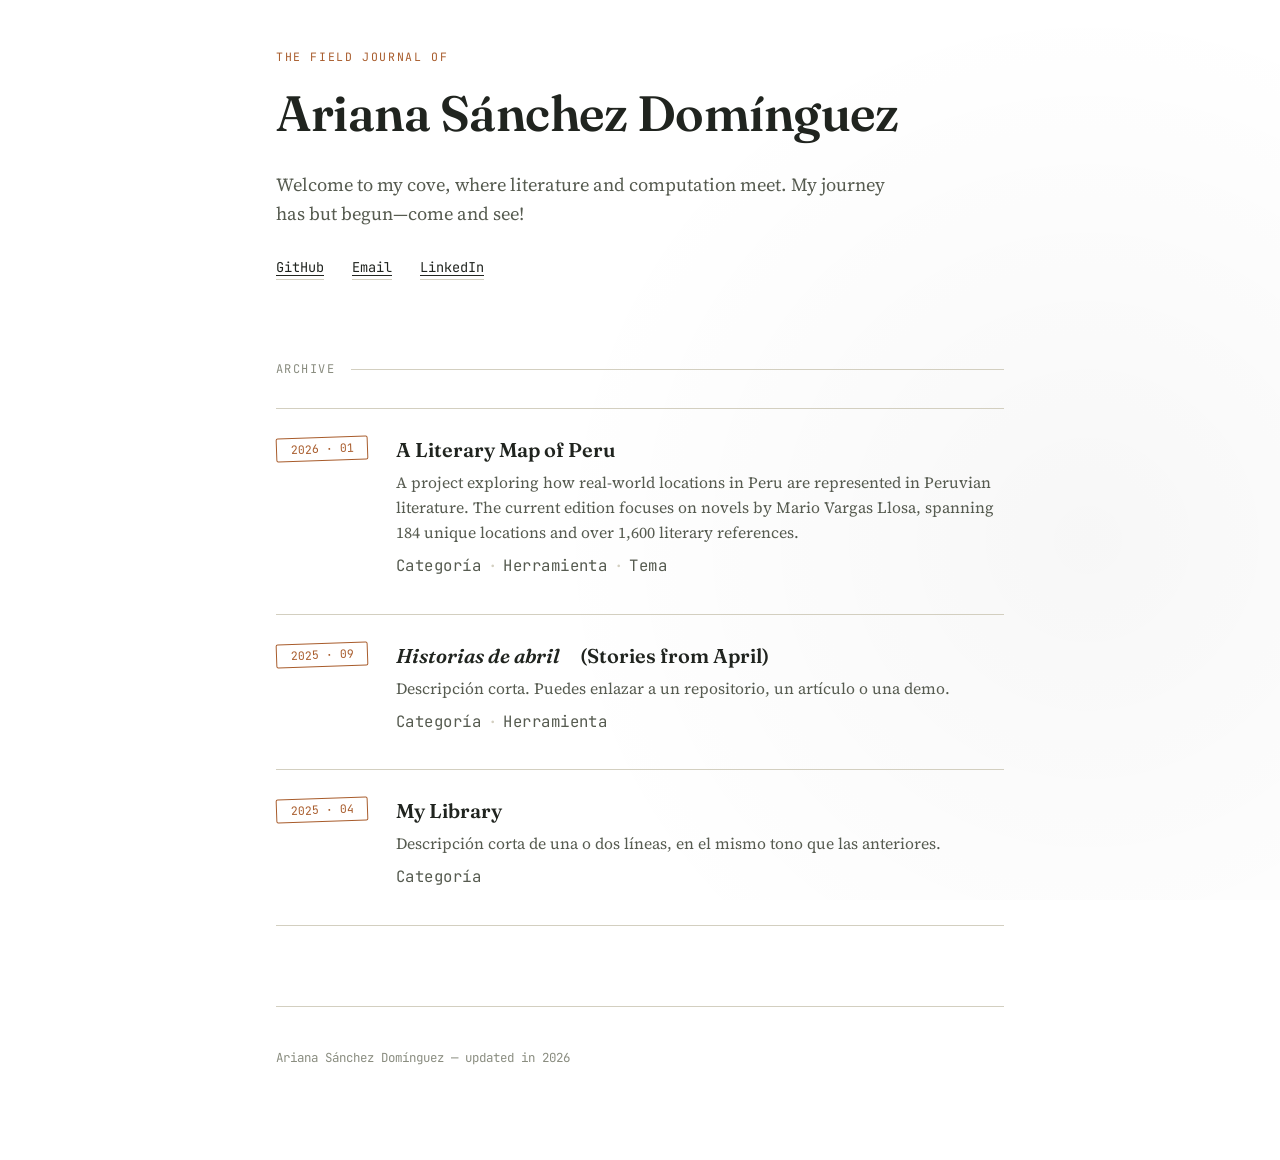
==== index.html @ 09265555 "Update index.html" ====
<!DOCTYPE html>
<html lang="es">
<head>
<meta charset="UTF-8">
<meta name="viewport" content="width=device-width, initial-scale=1.0">
<title>Ariana Sánchez Domínguez</title>
<meta name="description" content="A field journal documenting my personal projects at the intersection of literature and computation.">

<!-- Tipografías: sustituye si prefieres otras -->
<link rel="preconnect" href="https://fonts.googleapis.com">
<link rel="preconnect" href="https://fonts.gstatic.com" crossorigin>
<link href="https://fonts.googleapis.com/css2?family=Fraunces:opsz,wght@9..144,500;9..144,600&family=Source+Serif+4:opsz,wght@8..60,400;8..60,600&family=JetBrains+Mono:wght@400;500&display=swap" rel="stylesheet">

<link rel="stylesheet" href="styles.css">
</head>
<body>

<div class="wrap">

  <!-- ===================== CABECERA ===================== -->
  <header class="site-header">
    <span class="kicker">The field journal of</span>
    <h1>Ariana Sánchez Domínguez</h1>
    <p class="tagline">
      Welcome to my cove, where literature and computation meet. My journey has but begun—come and see!
    </p>
    <nav class="site-links" aria-label="Enlaces externos">
      <!-- Añade o quita los enlaces que quieras -->
      <a href="https://github.com/arianasanchezdominguez" target="_blank" rel="noopener">GitHub</a>
      <a href="mailto:ariana (dot) sanchez (at) pucp (dot) edu (dot) pe">Email</a>
      <a href="https://www.linkedin.com/in/arianagabriela-sd/" target="_blank" rel="noopener">LinkedIn</a>
    </nav>
  </header>

  <!-- ===================== ARCHIVO DE ENTRADAS ===================== -->
  <p class="section-label">Archive</p>

  <ul class="archive">

    <!--
      Cada <li class="entry"> es un proyecto o pasión.
      - El "stamp" es la fecha o el número de entrada (ej. "2026 · 01")
      - El título enlaza a una página propia (usa proyecto-ejemplo.html como plantilla)
      - Los tags describen el tipo de proyecto
    -->

    <li class="entry">
      <span class="stamp">2026 · 01</span>
      <div class="entry-body">
        <h3><a href="proyecto-ejemplo.html">A Literary Map of Peru</a></h3>
        <p>A project exploring how real-world locations in Peru are represented in Peruvian literature. The current edition focuses on novels by Mario Vargas Llosa, spanning 184 unique locations and over 1,600 literary references.</p>
        <p class="tags"><span>Categoría</span><span>Herramienta</span><span>Tema</span></p>
      </div>
    </li>

    <li class="entry">
      <span class="stamp">2025 · 09</span>
      <div class="entry-body">
        <h3><a href="proyecto-ejemplo.html"><i>Historias de abril</i>&emsp;(Stories from April)</a></h3>
        <p>Descripción corta. Puedes enlazar a un repositorio, un artículo o una demo.</p>
        <p class="tags"><span>Categoría</span><span>Herramienta</span></p>
      </div>
    </li>

    <li class="entry">
      <span class="stamp">2025 · 04</span>
      <div class="entry-body">
        <h3><a href="proyecto-ejemplo.html">My Library</a></h3>
        <p>Descripción corta de una o dos líneas, en el mismo tono que las anteriores.</p>
        <p class="tags"><span>Categoría</span></p>
      </div>
    </li>

    <!-- Copia un bloque <li class="entry">…</li> completo para cada nueva entrada -->

  </ul>

  <footer class="site-footer">
    <p>Ariana Sánchez Domínguez — updated in 2026</p>
  </footer>

</div>

</body>
</html>
---- styles.css ----
/* =============================================================
   Sistema de diseño — Cuaderno de campo personal
   Paleta: papel envejecido + tinta verde-negra + acento pino
   ============================================================= */

:root {
  --paper: #ffffff;
  --paper-raised: #f3f1e8;
  --line: #d3cfc0;
  --ink: #20241f;
  --ink-soft: #565b50;
  --ink-faint: #8a8d80;
  --accent: #2f6f62;       /* pino — enlaces, títulos activos */
  --accent-soft: #4d8c7d;
  --stamp: #a85c2c;        /* sello — número de entrada, fechas */

  --font-display: "Fraunces", "Iowan Old Style", serif;
  --font-body: "Source Serif 4", Georgia, serif;
  --font-mono: "JetBrains Mono", ui-monospace, monospace;

  --measure: 640px;
  --space-1: 0.5rem;
  --space-2: 1rem;
  --space-3: 1.75rem;
  --space-4: 3rem;
  --space-5: 5rem;
}

* { box-sizing: border-box; }

html {
  scroll-behavior: smooth;
}

@media (prefers-reduced-motion: reduce) {
  html { scroll-behavior: auto; }
  * { animation: none !important; transition: none !important; }
}

body {
  margin: 0;
  background: var(--paper);
  color: var(--ink);
  font-family: var(--font-body);
  font-size: 1.05rem;
  line-height: 1.6;
  -webkit-font-smoothing: antialiased;
}

/* subtle paper texture via layered gradients, no image assets needed */
body {
  background-image:
    radial-gradient(circle at 20% 10%, rgba(255,255,255,0.35), transparent 40%),
    radial-gradient(circle at 85% 60%, rgba(0,0,0,0.03), transparent 45%);
  background-attachment: fixed;
}

a {
  color: var(--accent);
  text-decoration-thickness: 1px;
  text-underline-offset: 3px;
}
a:hover { color: var(--stamp); }
a:focus-visible,
button:focus-visible {
  outline: 2px solid var(--stamp);
  outline-offset: 3px;
}

.wrap {
  max-width: 760px;
  margin: 0 auto;
  padding: var(--space-4) var(--space-2) var(--space-5);
}

/* ---------- Cabecera ---------- */

.site-header {
  margin-bottom: var(--space-5);
}

.site-header .kicker {
  font-family: var(--font-mono);
  font-size: 0.72rem;
  letter-spacing: 0.14em;
  text-transform: uppercase;
  color: var(--stamp);
  display: block;
  margin-bottom: var(--space-1);
}

.site-header h1 {
  font-family: var(--font-display);
  font-optical-sizing: auto;
  font-weight: 600;
  font-size: clamp(2.2rem, 5vw, 3.1rem);
  margin: 0 0 var(--space-2);
  letter-spacing: -0.01em;
  color: var(--ink);
}

.site-header p.tagline {
  max-width: var(--measure);
  color: var(--ink-soft);
  font-size: 1.15rem;
  margin: 0 0 var(--space-3);
}

.site-links {
  display: flex;
  flex-wrap: wrap;
  gap: var(--space-2) var(--space-3);
  font-family: var(--font-mono);
  font-size: 0.85rem;
}

.site-links a {
  color: var(--ink);
  border-bottom: 1px solid var(--line);
  padding-bottom: 1px;
}
.site-links a:hover { color: var(--stamp); border-color: var(--stamp); }

/* ---------- Sección / divisores ---------- */

.section-label {
  font-family: var(--font-mono);
  font-size: 0.75rem;
  letter-spacing: 0.12em;
  text-transform: uppercase;
  color: var(--ink-faint);
  display: flex;
  align-items: center;
  gap: var(--space-2);
  margin: var(--space-5) 0 var(--space-3);
}
.section-label::after {
  content: "";
  flex: 1;
  height: 1px;
  background: var(--line);
}

/* ---------- Entradas del archivo (elemento distintivo) ---------- */

.archive {
  list-style: none;
  margin: 0;
  padding: 0;
  border-top: 1px solid var(--line);
}

.entry {
  display: grid;
  grid-template-columns: 92px 1fr;
  gap: var(--space-3);
  padding: var(--space-3) 0;
  border-bottom: 1px solid var(--line);
  align-items: start;
}

.entry .stamp {
  font-family: var(--font-mono);
  font-size: 0.72rem;
  color: var(--stamp);
  border: 1px solid currentColor;
  border-radius: 2px;
  padding: 2px 6px;
  text-align: center;
  transform: rotate(-2deg);
  transition: transform 0.18s ease;
  white-space: nowrap;
  align-self: start;
}

.entry:hover .stamp { transform: rotate(0deg); }

.entry .entry-body h3 {
  font-family: var(--font-display);
  font-weight: 600;
  font-size: 1.25rem;
  margin: 0 0 0.35em;
  line-height: 1.3;
}

.entry .entry-body h3 a {
  color: var(--ink);
  text-decoration: none;
  background-image: linear-gradient(var(--accent), var(--accent));
  background-repeat: no-repeat;
  background-position: 0 100%;
  background-size: 0% 1px;
  transition: background-size 0.25s ease;
}
.entry .entry-body h3 a:hover {
  background-size: 100% 1px;
  color: var(--accent);
}

.entry .entry-body p {
  margin: 0 0 0.5em;
  color: var(--ink-soft);
  font-size: 0.98rem;
}

.entry .tags {
  font-family: var(--font-mono);
  font-size: 0.72rem;
  color: var(--ink-faint);
  letter-spacing: 0.03em;
}
.entry .tags span::after {
  content: "·";
  margin: 0 0.4em;
  color: var(--line);
}
.entry .tags span:last-child::after { content: ""; }

@media (max-width: 540px) {
  .entry { grid-template-columns: 1fr; gap: var(--space-1); }
  .entry .stamp { justify-self: start; }
}

/* ---------- Pie ---------- */

.site-footer {
  margin-top: var(--space-5);
  padding-top: var(--space-3);
  border-top: 1px solid var(--line);
  font-family: var(--font-mono);
  font-size: 0.78rem;
  color: var(--ink-faint);
}

/* ---------- Página de proyecto individual ---------- */

.post-header {
  margin-bottom: var(--space-4);
}

.post-header a.back {
  font-family: var(--font-mono);
  font-size: 0.78rem;
  color: var(--ink-soft);
  display: inline-block;
  margin-bottom: var(--space-3);
}

.post-header .stamp {
  font-family: var(--font-mono);
  font-size: 0.72rem;
  color: var(--stamp);
  display: block;
  margin-bottom: var(--space-2);
}

.post-header h1 {
  font-family: var(--font-display);
  font-weight: 600;
  font-size: clamp(1.9rem, 4.5vw, 2.6rem);
  margin: 0 0 var(--space-2);
  line-height: 1.2;
}

.post-body { max-width: var(--measure); }
.post-body p { margin: 0 0 1.2em; }
.post-body h2 {
  font-family: var(--font-display);
  font-weight: 600;
  font-size: 1.4rem;
  margin: var(--space-4) 0 0.6em;
}
.post-body figure { margin: var(--space-3) 0; }
.post-body img { max-width: 100%; border: 1px solid var(--line); }
.post-body figcaption {
  font-family: var(--font-mono);
  font-size: 0.75rem;
  color: var(--ink-faint);
  margin-top: 0.5em;
}
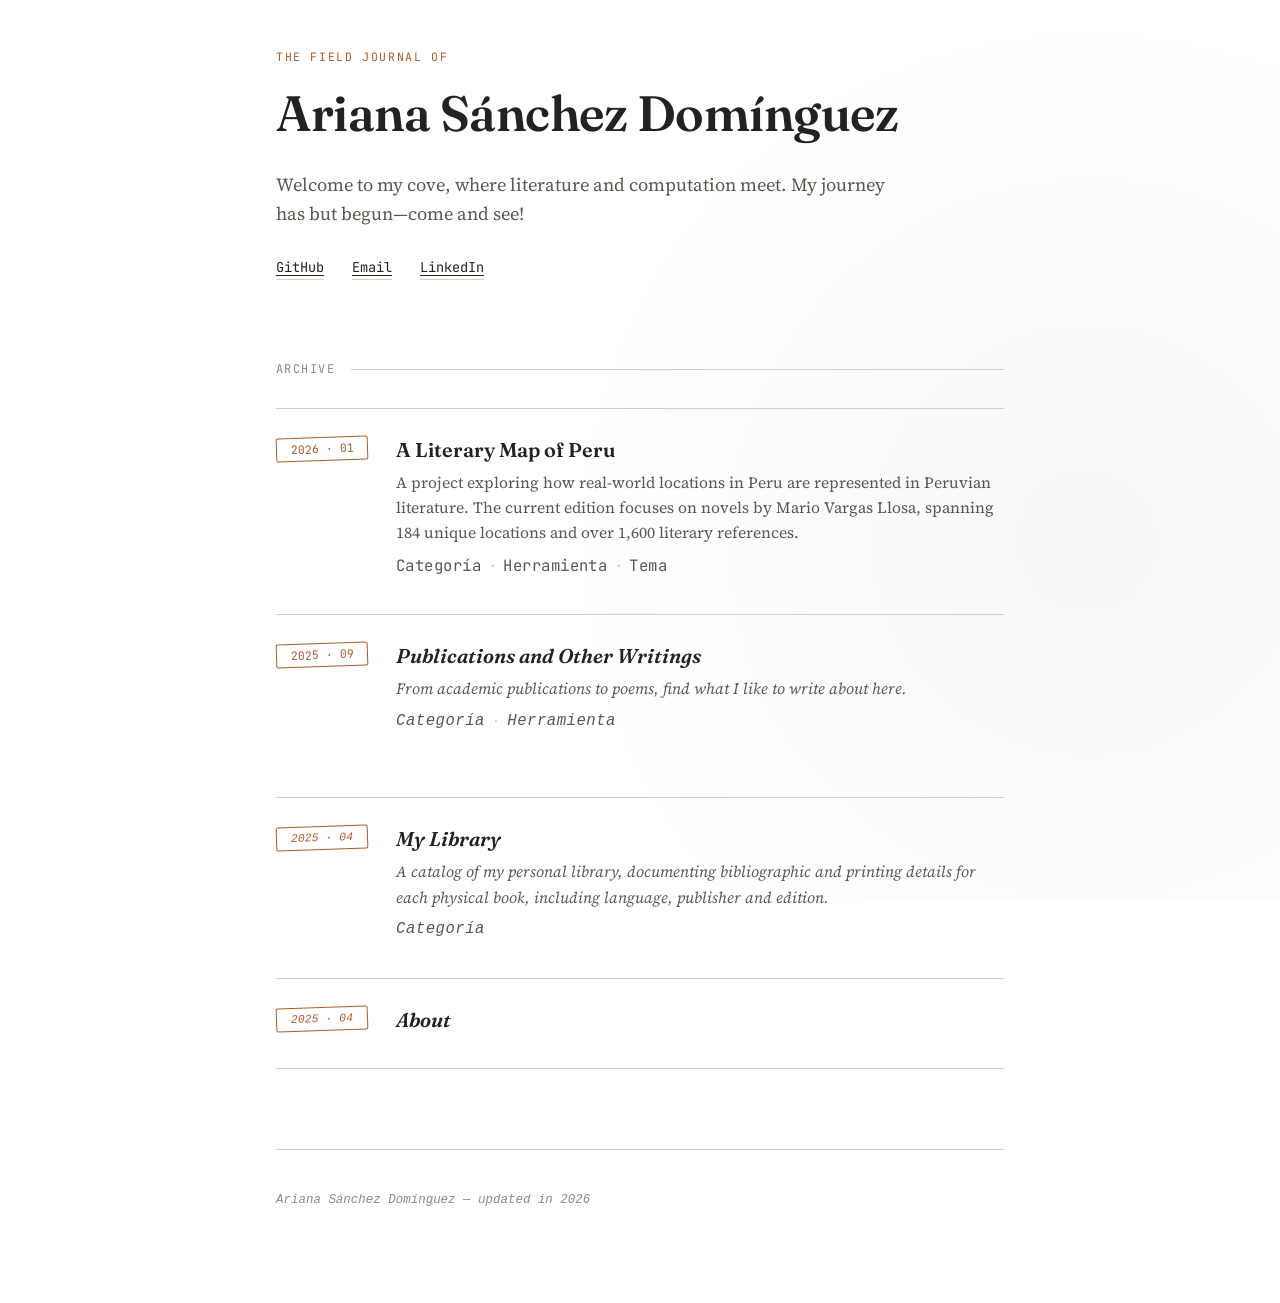
==== commit ac2fba7d: "Update index.html" ====
--- a/index.html
+++ b/index.html
@@ -56,8 +56,8 @@
     <li class="entry">
       <span class="stamp">2025 · 09</span>
       <div class="entry-body">
-        <h3><a href="proyecto-ejemplo.html"><i>Historias de abril</i>&emsp;(Stories from April)</a></h3>
-        <p>Descripción corta. Puedes enlazar a un repositorio, un artículo o una demo.</p>
+        <h3><a href="proyecto-ejemplo.html"><i>Publications and Other Writings</a></h3>
+        <p>From academic publications to poems, find what I like to write about here.</p>
         <p class="tags"><span>Categoría</span><span>Herramienta</span></p>
       </div>
     </li>
@@ -66,11 +66,17 @@
       <span class="stamp">2025 · 04</span>
       <div class="entry-body">
         <h3><a href="proyecto-ejemplo.html">My Library</a></h3>
-        <p>Descripción corta de una o dos líneas, en el mismo tono que las anteriores.</p>
+        <p>A catalog of my personal library, documenting bibliographic and printing details for each physical book, including language, publisher and edition.</p>
         <p class="tags"><span>Categoría</span></p>
       </div>
     </li>
 
+       <li class="entry">
+      <span class="stamp">2025 · 04</span>
+      <div class="entry-body">
+        <h3><a href="proyecto-ejemplo.html">About</a></h3>
+      </div>
+    </li>
     <!-- Copia un bloque <li class="entry">…</li> completo para cada nueva entrada -->
 
   </ul>
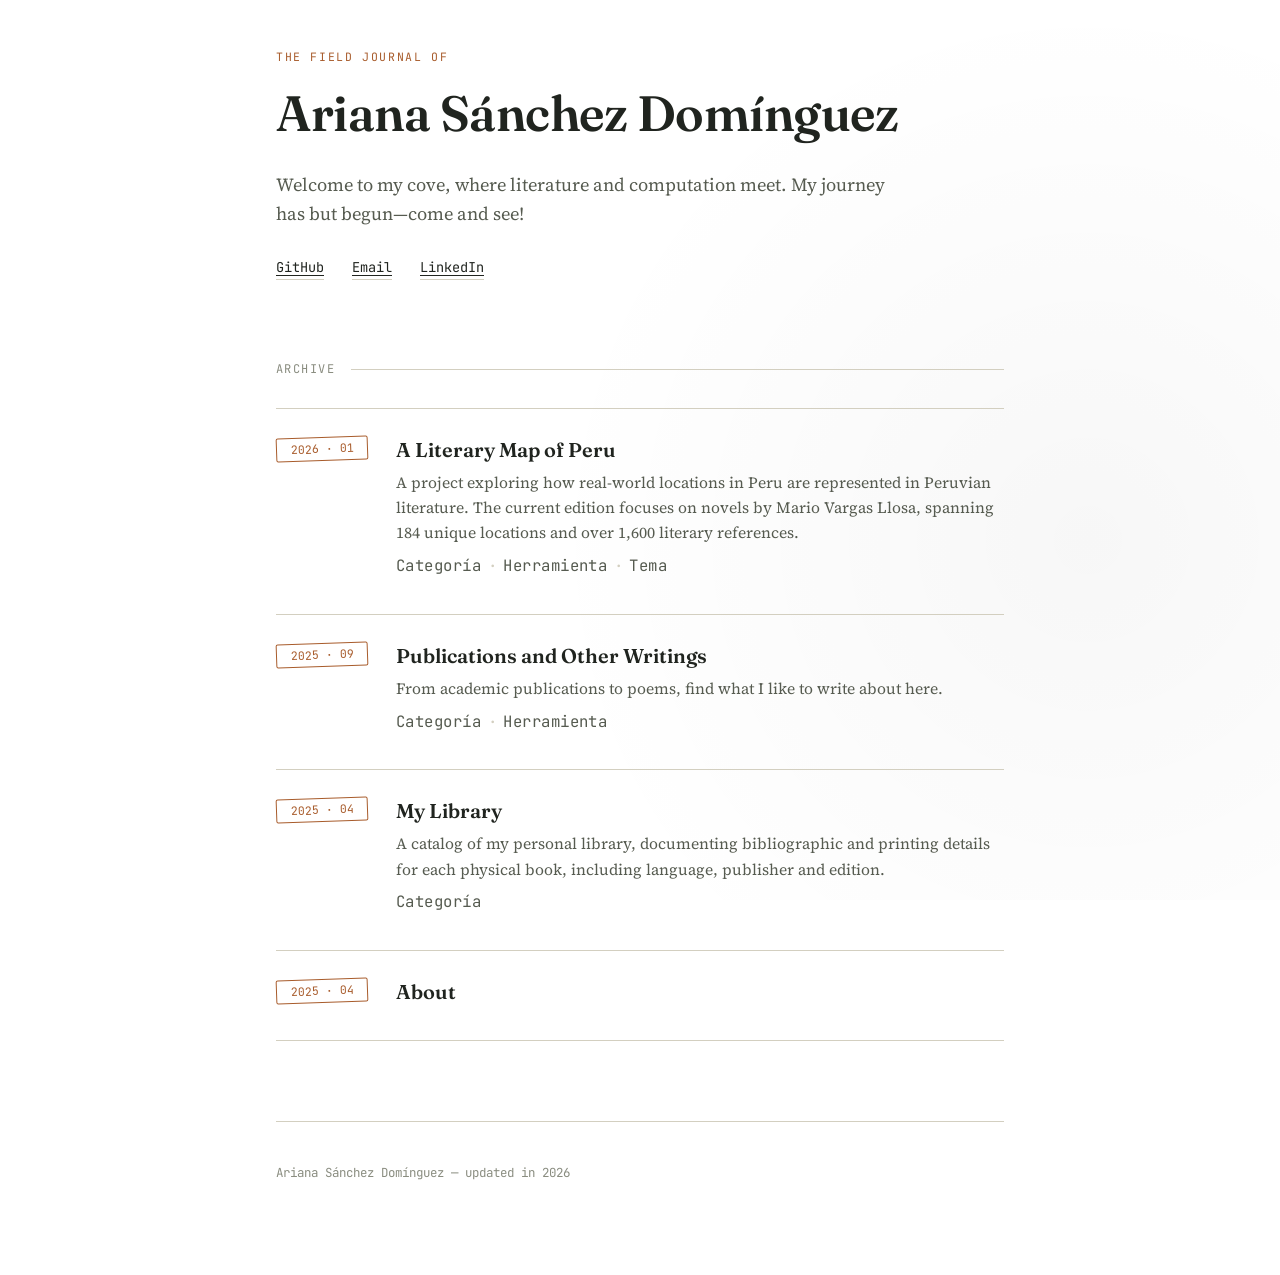
==== commit 84e5937b: "Update index.html" ====
--- a/index.html
+++ b/index.html
@@ -56,7 +56,7 @@
     <li class="entry">
       <span class="stamp">2025 · 09</span>
       <div class="entry-body">
-        <h3><a href="proyecto-ejemplo.html"><i>Publications and Other Writings</a></h3>
+        <h3><a href="proyecto-ejemplo.html">Publications and Other Writings</a></h3>
         <p>From academic publications to poems, find what I like to write about here.</p>
         <p class="tags"><span>Categoría</span><span>Herramienta</span></p>
       </div>
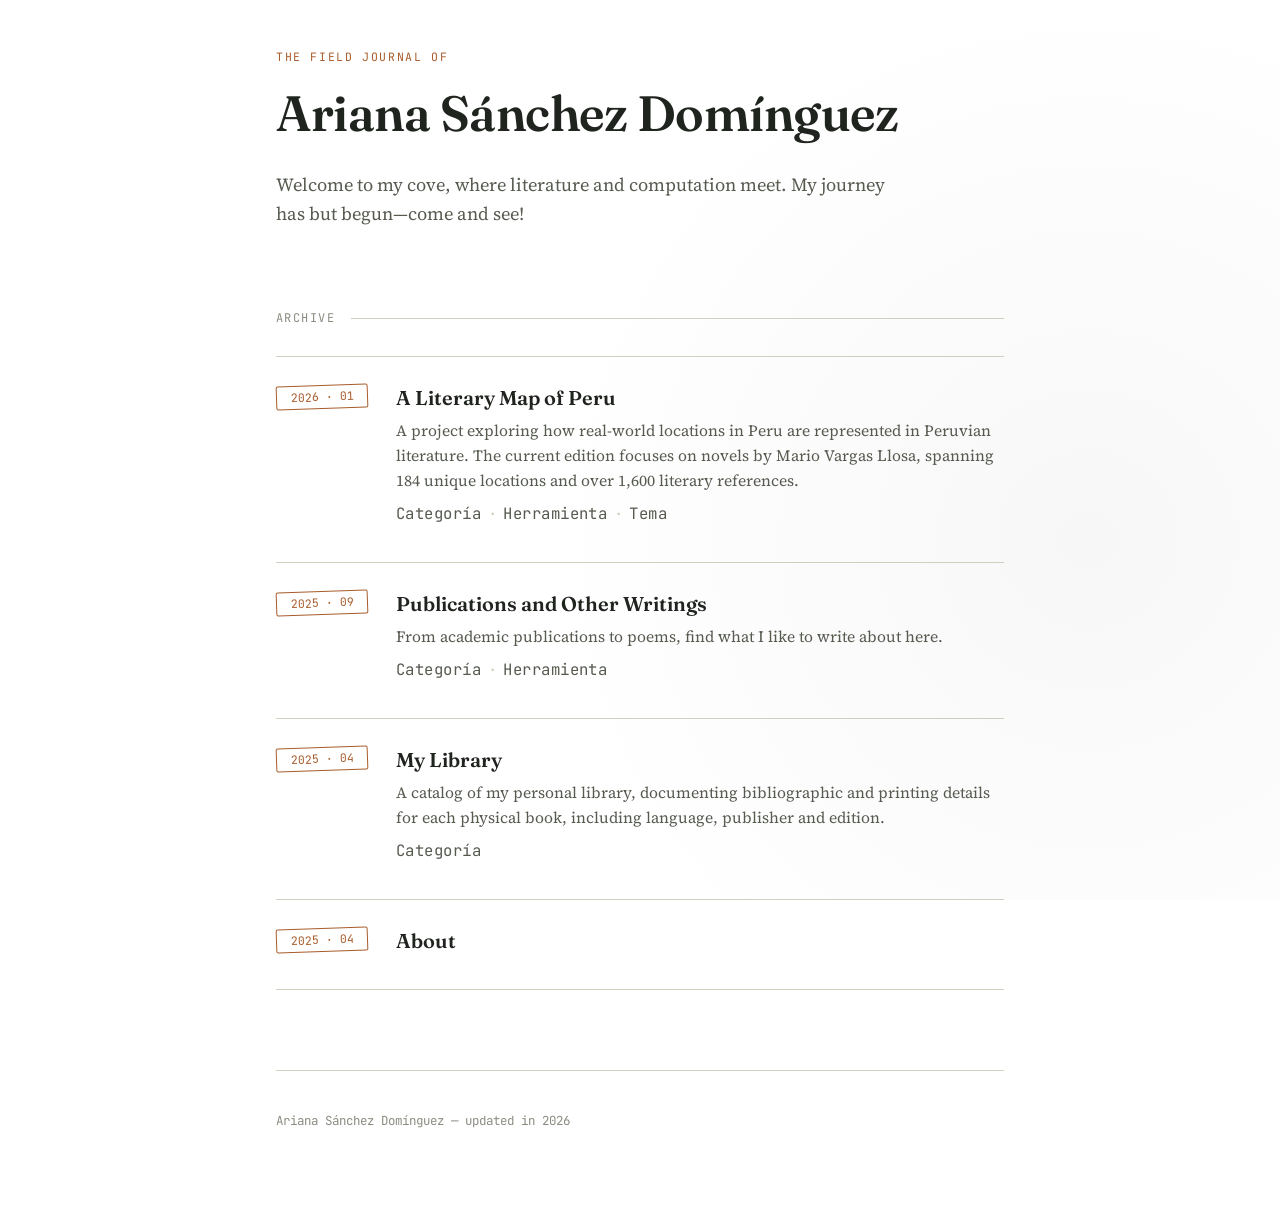
==== commit 81936ce6: "Update index.html" ====
--- a/index.html
+++ b/index.html
@@ -24,13 +24,7 @@
     <p class="tagline">
       Welcome to my cove, where literature and computation meet. My journey has but begun—come and see!
     </p>
-    <nav class="site-links" aria-label="Enlaces externos">
-      <!-- Añade o quita los enlaces que quieras -->
-      <a href="https://github.com/arianasanchezdominguez" target="_blank" rel="noopener">GitHub</a>
-      <a href="mailto:ariana (dot) sanchez (at) pucp (dot) edu (dot) pe">Email</a>
-      <a href="https://www.linkedin.com/in/arianagabriela-sd/" target="_blank" rel="noopener">LinkedIn</a>
-    </nav>
-  </header>
+ </header>
 
   <!-- ===================== ARCHIVO DE ENTRADAS ===================== -->
   <p class="section-label">Archive</p>
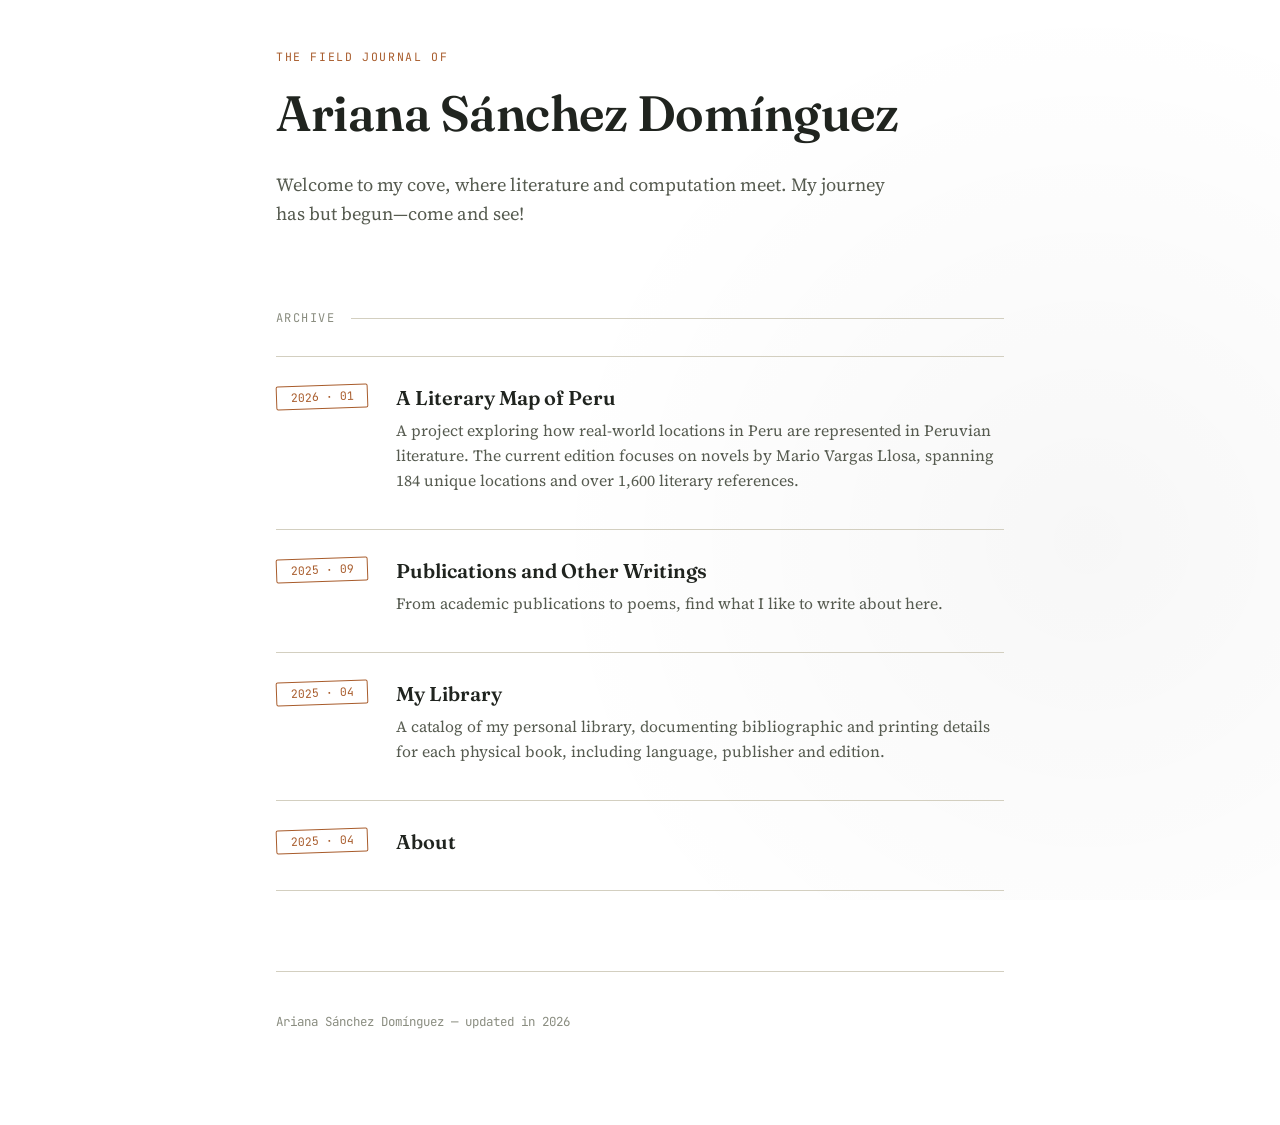
==== commit d1a9e40a: "Update index.html" ====
--- a/index.html
+++ b/index.html
@@ -43,7 +43,6 @@
       <div class="entry-body">
         <h3><a href="proyecto-ejemplo.html">A Literary Map of Peru</a></h3>
         <p>A project exploring how real-world locations in Peru are represented in Peruvian literature. The current edition focuses on novels by Mario Vargas Llosa, spanning 184 unique locations and over 1,600 literary references.</p>
-        <p class="tags"><span>Categoría</span><span>Herramienta</span><span>Tema</span></p>
       </div>
     </li>
 
@@ -52,7 +51,6 @@
       <div class="entry-body">
         <h3><a href="proyecto-ejemplo.html">Publications and Other Writings</a></h3>
         <p>From academic publications to poems, find what I like to write about here.</p>
-        <p class="tags"><span>Categoría</span><span>Herramienta</span></p>
       </div>
     </li>
 
@@ -61,7 +59,6 @@
       <div class="entry-body">
         <h3><a href="proyecto-ejemplo.html">My Library</a></h3>
         <p>A catalog of my personal library, documenting bibliographic and printing details for each physical book, including language, publisher and edition.</p>
-        <p class="tags"><span>Categoría</span></p>
       </div>
     </li>
 
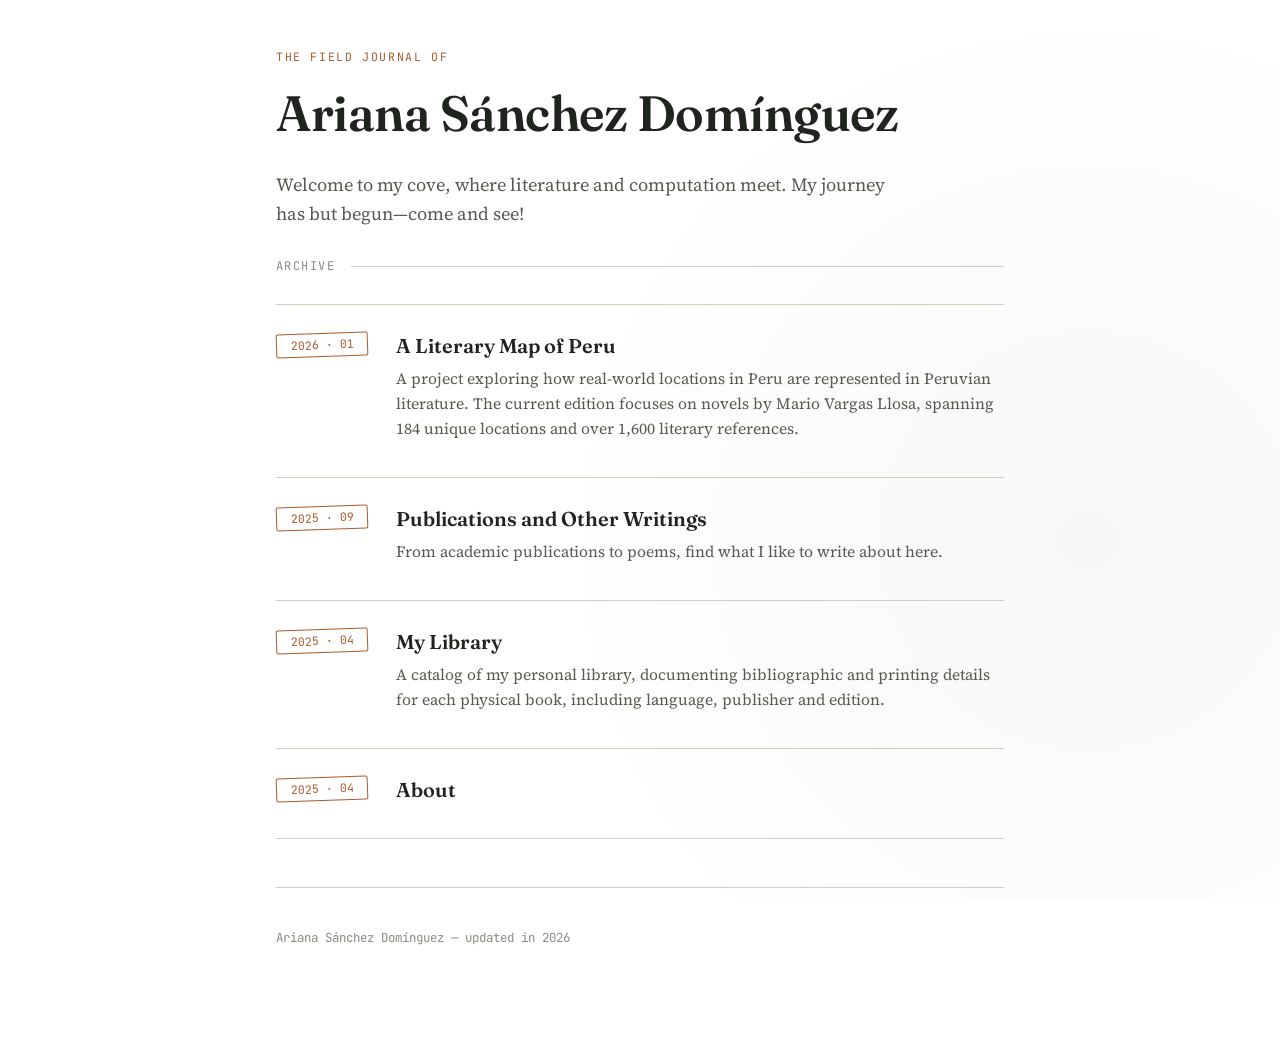
==== commit c0e6957c: "Renaming pages" ====
--- a/index.html
+++ b/index.html
@@ -41,7 +41,7 @@
     <li class="entry">
       <span class="stamp">2026 · 01</span>
       <div class="entry-body">
-        <h3><a href="proyecto-ejemplo.html">A Literary Map of Peru</a></h3>
+        <h3><a href="literary-map.html">A Literary Map of Peru</a></h3>
         <p>A project exploring how real-world locations in Peru are represented in Peruvian literature. The current edition focuses on novels by Mario Vargas Llosa, spanning 184 unique locations and over 1,600 literary references.</p>
       </div>
     </li>
@@ -49,7 +49,7 @@
     <li class="entry">
       <span class="stamp">2025 · 09</span>
       <div class="entry-body">
-        <h3><a href="proyecto-ejemplo.html">Publications and Other Writings</a></h3>
+        <h3><a href="publications-writings.html">Publications and Other Writings</a></h3>
         <p>From academic publications to poems, find what I like to write about here.</p>
       </div>
     </li>
--- a/styles.css
+++ b/styles.css
@@ -76,7 +76,7 @@
 /* ---------- Cabecera ---------- */
 
 .site-header {
-  margin-bottom: var(--space-5);
+  margin-bottom: var(--space-3);
 }
 
 .site-header .kicker {
@@ -132,7 +132,7 @@
   display: flex;
   align-items: center;
   gap: var(--space-2);
-  margin: var(--space-5) 0 var(--space-3);
+  margin: var(--space-3) 0 var(--space-3);
 }
 .section-label::after {
   content: "";
@@ -224,7 +224,7 @@
 /* ---------- Pie ---------- */
 
 .site-footer {
-  margin-top: var(--space-5);
+  margin-top: var(--space-4);
   padding-top: var(--space-3);
   border-top: 1px solid var(--line);
   font-family: var(--font-mono);
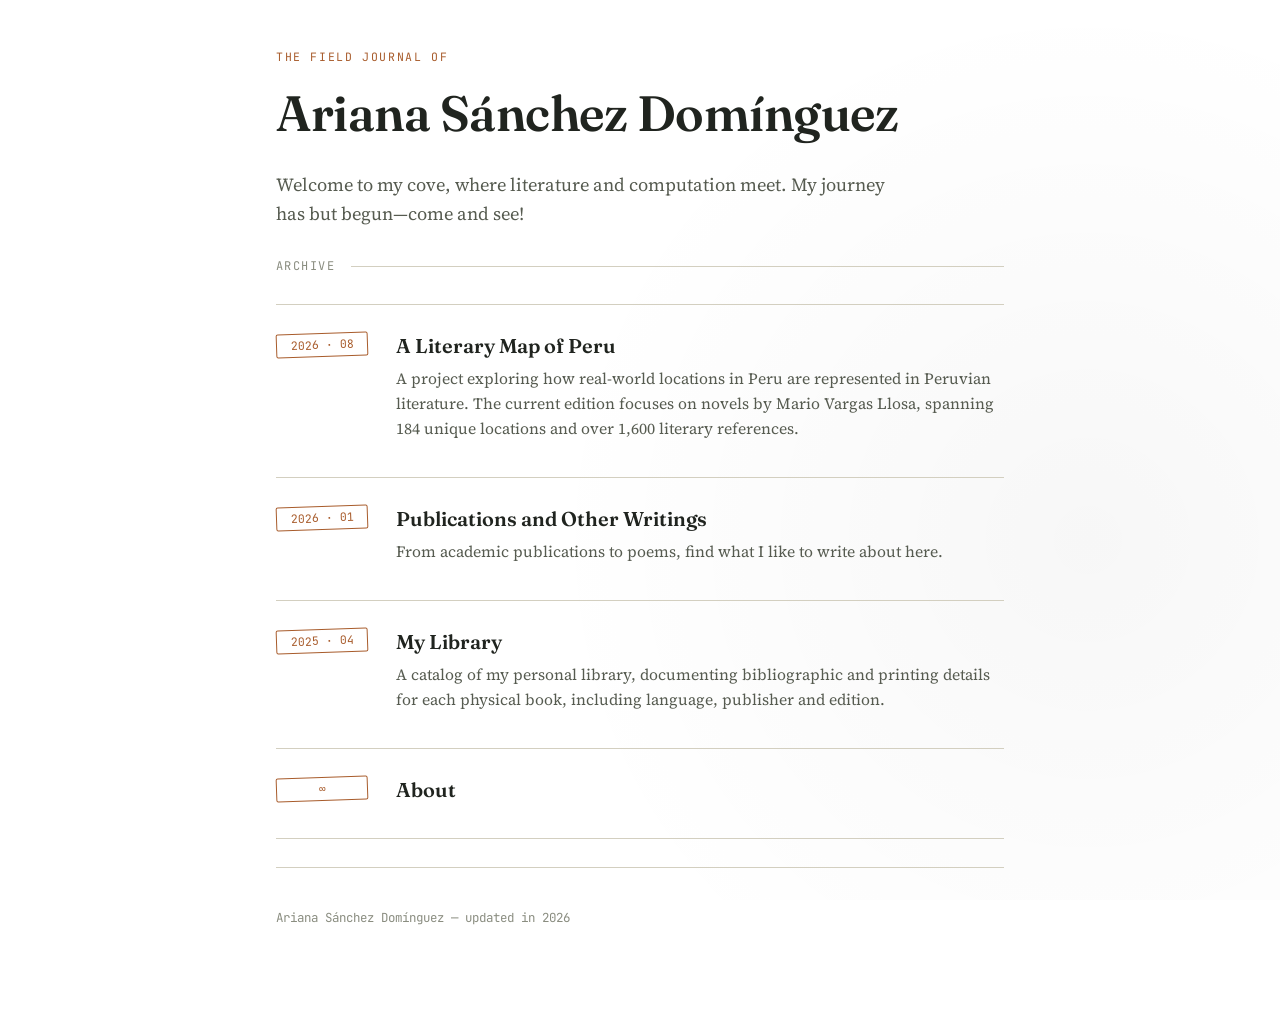
==== commit e2e1d04c: "Small updates" ====
--- a/index.html
+++ b/index.html
@@ -39,7 +39,7 @@
     -->
 
     <li class="entry">
-      <span class="stamp">2026 · 01</span>
+      <span class="stamp">2026 · 08</span>
       <div class="entry-body">
         <h3><a href="literary-map.html">A Literary Map of Peru</a></h3>
         <p>A project exploring how real-world locations in Peru are represented in Peruvian literature. The current edition focuses on novels by Mario Vargas Llosa, spanning 184 unique locations and over 1,600 literary references.</p>
@@ -47,7 +47,7 @@
     </li>
 
     <li class="entry">
-      <span class="stamp">2025 · 09</span>
+      <span class="stamp">2026 · 01</span>
       <div class="entry-body">
         <h3><a href="publications-writings.html">Publications and Other Writings</a></h3>
         <p>From academic publications to poems, find what I like to write about here.</p>
@@ -57,15 +57,15 @@
     <li class="entry">
       <span class="stamp">2025 · 04</span>
       <div class="entry-body">
-        <h3><a href="proyecto-ejemplo.html">My Library</a></h3>
+        <h3><a href="my-library.html">My Library</a></h3>
         <p>A catalog of my personal library, documenting bibliographic and printing details for each physical book, including language, publisher and edition.</p>
       </div>
     </li>
 
        <li class="entry">
-      <span class="stamp">2025 · 04</span>
+      <span class="stamp">&infin;</span>
       <div class="entry-body">
-        <h3><a href="proyecto-ejemplo.html">About</a></h3>
+        <h3><a href="about.html">About</a></h3>
       </div>
     </li>
     <!-- Copia un bloque <li class="entry">…</li> completo para cada nueva entrada -->
--- a/styles.css
+++ b/styles.css
@@ -1,6 +1,6 @@
 /* =============================================================
-   Sistema de diseño — Cuaderno de campo personal
-   Paleta: papel envejecido + tinta verde-negra + acento pino
+   Design system — Personal field journal
+   Palette: aged paper + dark green ink + rust-colored stamp accent
    ============================================================= */
 
 :root {
@@ -10,9 +10,9 @@
   --ink: #20241f;
   --ink-soft: #565b50;
   --ink-faint: #8a8d80;
-  --accent: #2f6f62;       /* pino — enlaces, títulos activos */
+  --accent: #2f6f62;       /* pine — links, active titles */
   --accent-soft: #4d8c7d;
-  --stamp: #a85c2c;        /* sello — número de entrada, fechas */
+  --stamp: #a85c2c;        /* stamp — entry number, dates */
 
   --font-display: "Fraunces", "Iowan Old Style", serif;
   --font-body: "Source Serif 4", Georgia, serif;
@@ -73,10 +73,10 @@
   padding: var(--space-4) var(--space-2) var(--space-5);
 }
 
-/* ---------- Cabecera ---------- */
+/* ---------- Header ---------- */
 
 .site-header {
-  margin-bottom: var(--space-3);
+  margin-bottom: var(--space-3); /* was --space-5, reduced per your request */
 }
 
 .site-header .kicker {
@@ -121,7 +121,7 @@
 }
 .site-links a:hover { color: var(--stamp); border-color: var(--stamp); }
 
-/* ---------- Sección / divisores ---------- */
+/* ---------- Section dividers ---------- */
 
 .section-label {
   font-family: var(--font-mono);
@@ -132,7 +132,7 @@
   display: flex;
   align-items: center;
   gap: var(--space-2);
-  margin: var(--space-3) 0 var(--space-3);
+  margin: var(--space-3) 0 var(--space-3); /* was --space-5 0 --space-3 */
 }
 .section-label::after {
   content: "";
@@ -141,7 +141,7 @@
   background: var(--line);
 }
 
-/* ---------- Entradas del archivo (elemento distintivo) ---------- */
+/* ---------- Archive entries (the signature element) ---------- */
 
 .archive {
   list-style: none;
@@ -221,10 +221,10 @@
   .entry .stamp { justify-self: start; }
 }
 
-/* ---------- Pie ---------- */
+/* ---------- Footer ---------- */
 
 .site-footer {
-  margin-top: var(--space-4);
+  margin-top: var(--space-3); /* matches the gap used above "Archive", for equal spacing top and bottom */
   padding-top: var(--space-3);
   border-top: 1px solid var(--line);
   font-family: var(--font-mono);
@@ -232,7 +232,7 @@
   color: var(--ink-faint);
 }
 
-/* ---------- Página de proyecto individual ---------- */
+/* ---------- Individual project page ---------- */
 
 .post-header {
   margin-bottom: var(--space-4);
